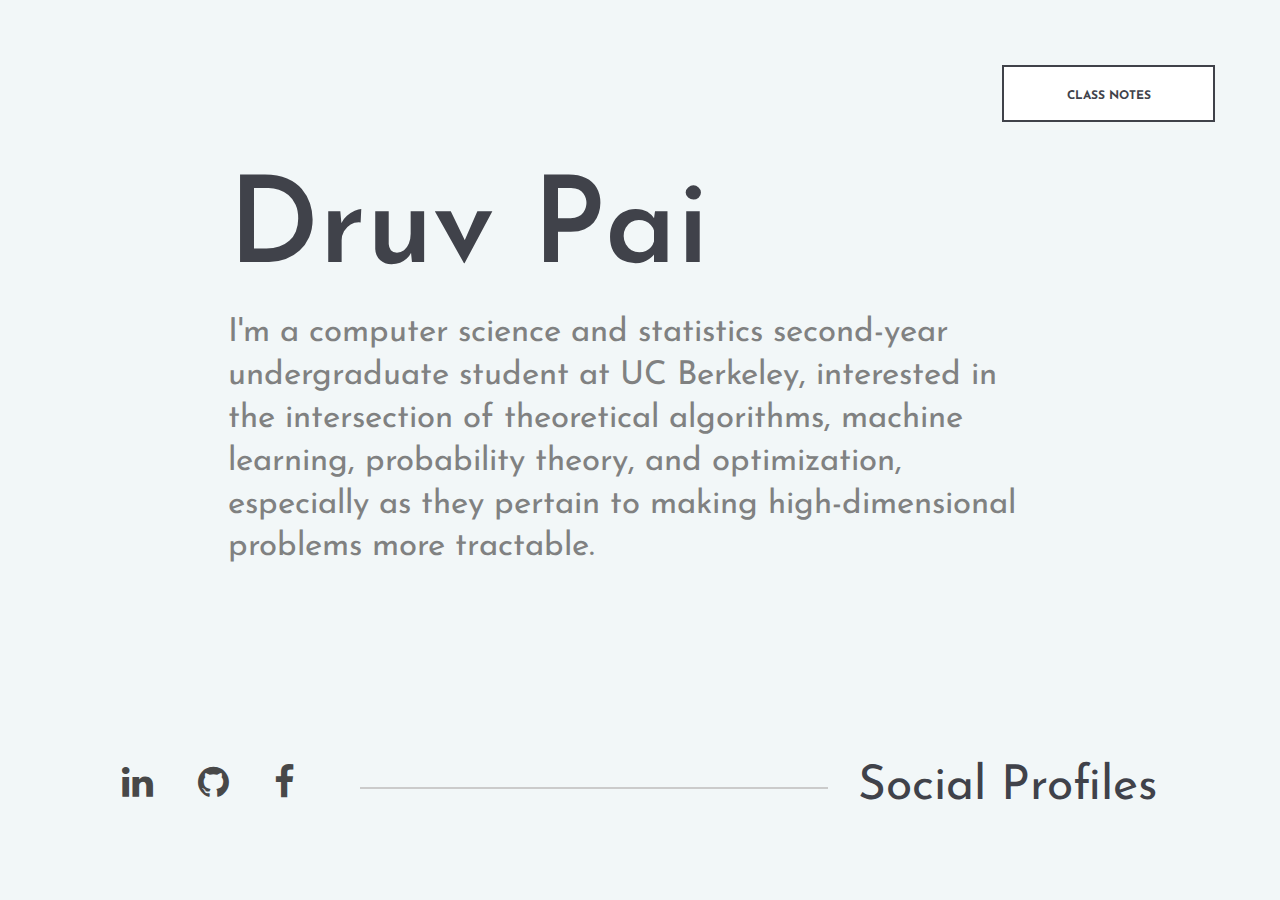
==== index.html @ 555e36a1 "idk" ====
<!DOCTYPE html>
<html lang="en">
<head>
	<title>Druv Pai</title>
	<meta charset="UTF-8">
	<meta name="viewport" content="width=device-width, initial-scale=1.0">
	<!-- Favicon -->
	<link href="img/favicon.ico" rel="shortcut icon"/>
	<link rel="apple-touch-icon" sizes="180x180"
	href="img/apple-touch-icon.png">
	<link rel="icon" type="image/png" sizes="32x32"
	href="img/favicon-32x32.png">
	<link rel="icon" type="image/png" sizes="16x16"
	href="img/favicon-16x16.png">
	<link rel="manifest" href="img/site.webmanifest">
	<link rel="mask-icon" href="img/safari-pinned-tab.svg" color="#5bbad5">
	<meta name="msapplication-TileColor" content="#da532c">
	<meta name="theme-color" content="#ffffff">

	<!-- Google Fonts -->
	<link
	href="https://fonts.googleapis.com/css?family=Josefin+Sans:400,400i,600,600i,700"
	rel="stylesheet">

	<!-- Stylesheets -->
	<link rel="stylesheet" href="css/bootstrap.min.css"/>
	<link rel="stylesheet" href="css/font-awesome.min.css"/>
	<link rel="stylesheet" href="css/flaticon.css"/>
	<link rel="stylesheet" href="css/style.css"/>


	<!--[if lt IE 9]>
	  <script src="https://oss.maxcdn.com/html5shiv/3.7.2/html5shiv.min.js"></script>
	  <script src="https://oss.maxcdn.com/respond/1.4.2/respond.min.js"></script>
	  <![endif]-->

</head>
<body>

	<!-- Header section start -->
	<header class="header-section">
		<div class="container-fluid">
			<div class="row">
				<div class="col-md-4">
				</div>
				<div class="col-md-8 text-md-right header-buttons">
					<!--<a href="resume/DruvPaiResume.pdf"
	     class="site-btn">See Resume</a>-->
					<a href="notes.html" class="site-btn">Class Notes</a>
				</div>
			</div>
		</div>
	</header>
	<!-- Header section end -->

	<!-- Hero section start -->
	<section class="hero-section spad">
		<div class="container-fluid">
			<div class="row">
				<div class="col-xl-8 offset-xl-2">
					<div class="row">
						<div class="col-lg-12">
							<div class="hero-text">
								<h2>Druv Pai</h2>
								<p>I'm a computer science and statistics
								second-year undergraduate student
								at UC Berkeley, interested in the intersection
								of theoretical algorithms, machine learning,
								probability theory, and optimization, especially
								as they pertain to making
								high-dimensional problems more tractable.</p>
							</div>
						</div>
					</div>
				</div>
			</div>
		</div>
	</section>
	<!-- Hero section end -->

	<!-- Social links section start -->
	<div class="social-section">
		<div class="container-fluid">
			<div class="row">
				<div class="col-xl-10 offset-xl-1">
					<div class="social-link-warp">
						<div class="social-links">
							<a href="https://www.linkedin.com/in/druvpai/"><i
							class="fa fa-linkedin"></i></a>
							<a href="https://github.com/DruvPai"><i class="fa
							fa-github"></i></a>
							<a href="https://www.facebook.com/DruvPai"><i
							class="fa fa-facebook"></i></a>
						</div>
						<h2 class="hidden-md hidden-sm">Social Profiles</h2>
					</div>
				</div>
			</div>
		</div>
	</div>
	<!-- Social links section end -->


	<!--====== Javascripts & Jquery ======-->
	<script src="js/jquery-2.1.4.min.js"></script>
	<script src="js/bootstrap.min.js"></script>
	<script src="js/main.js"></script>
</body>
</html>
---- css/flaticon.css ----
/*
  	Flaticon icon font: Flaticon
  	Creation date: 11/12/2017 08:10
  	*/

@font-face {
  font-family: "Flaticon";
  src: url("../icon-fonts/Flaticon.eot");
  src: url("../icon-fonts/Flaticon.eot?#iefix") format("embedded-opentype"),
       url("../icon-fonts/Flaticon.woff") format("woff"),
       url(".../icon-fonts/Flaticon.ttf") format("truetype"),
       url("../icon-fonts/Flaticon.svg#Flaticon") format("svg");
  font-weight: normal;
  font-style: normal;
}

@media screen and (-webkit-min-device-pixel-ratio:0) {
  @font-face {
    font-family: "Flaticon";
    src: url("../icon-fonts/Flaticon.svg#Flaticon") format("svg");
  }
}

[class^="flaticon-"]:before, [class*=" flaticon-"]:before,
[class^="flaticon-"]:after, [class*=" flaticon-"]:after {   
  font-family: Flaticon;
  font-style: normal;
}

.flaticon-001-yoga:before { content: "\f100"; }
.flaticon-002-writing:before { content: "\f101"; }
.flaticon-003-weightlifting:before { content: "\f102"; }
.flaticon-004-cinema:before { content: "\f103"; }
.flaticon-005-game-console:before { content: "\f104"; }
.flaticon-006-swimming:before { content: "\f105"; }
.flaticon-007-sports:before { content: "\f106"; }
.flaticon-008-karaoke:before { content: "\f107"; }
.flaticon-009-sewing-2:before { content: "\f108"; }
.flaticon-010-snorkel:before { content: "\f109"; }
.flaticon-011-reading:before { content: "\f10a"; }
.flaticon-012-quilt:before { content: "\f10b"; }
.flaticon-013-chess-1:before { content: "\f10c"; }
.flaticon-014-poker:before { content: "\f10d"; }
.flaticon-015-photo-camera:before { content: "\f10e"; }
.flaticon-016-canvas:before { content: "\f10f"; }
.flaticon-017-model:before { content: "\f110"; }
.flaticon-018-music-player:before { content: "\f111"; }
.flaticon-019-knitting:before { content: "\f112"; }
.flaticon-020-kite:before { content: "\f113"; }
.flaticon-021-necklace:before { content: "\f114"; }
.flaticon-022-hiking:before { content: "\f115"; }
.flaticon-023-toast:before { content: "\f116"; }
.flaticon-024-gardening:before { content: "\f117"; }
.flaticon-025-fishing:before { content: "\f118"; }
.flaticon-026-sewing-1:before { content: "\f119"; }
.flaticon-027-drum-set:before { content: "\f11a"; }
.flaticon-028-sewing:before { content: "\f11b"; }
.flaticon-029-dancing:before { content: "\f11c"; }
.flaticon-030-crossword:before { content: "\f11d"; }
.flaticon-031-crochet:before { content: "\f11e"; }
.flaticon-032-cooking:before { content: "\f11f"; }
.flaticon-033-coin:before { content: "\f120"; }
.flaticon-034-pottery:before { content: "\f121"; }
.flaticon-035-tent:before { content: "\f122"; }
.flaticon-036-chess:before { content: "\f123"; }
---- css/style.css ----
/*----------------------------------------*/
/* Template default CSS
/*----------------------------------------*/
html,
body {
	height: 100%;
	font-family: 'Josefin Sans', sans-serif;
	background-color: #f2f7f8;
}

h1,
h2,
h3,
h4,
h5,
h6 {
	color: #40424a;
	margin: 0;
	font-weight: 600;
	font-family: 'Josefin Sans', sans-serif;
}

h2 {
	font-size: 48px;
}

h3 {
	font-size: 30px;
}

p {
	font-size: 18px;
	color: #808181;
	line-height: 1.8;
}

img {
	max-width: 100%;
}

input:focus,
select:focus,
button:focus,
textarea:focus {
	outline: none;
}

a:hover,
a:focus {
	text-decoration: none;
	outline: none;
}

ul,
ol {
	padding: 0;
	margin: 0;
}

/*---------------------
	Helper CSS
-----------------------*/
.spad {
	/*padding-top: 125px;*/
	padding-bottom: 30px;
}

.section-title h2 {
	display: inline-block;
	position: relative;
	margin-bottom: 110px;
	padding-bottom: 2px;
	line-height: normal;
}

.section-title h2:after {
	position: absolute;
	content: '';
	width: 100%;
	height: 2px;
	left: 0;
	bottom: 0;
	background: #40424a;
}

.set-bg {
	background-repeat: no-repeat;
	background-size: cover;
}

/*------------------------
  Common Elements
--------------------------*/

/* Preloder */
#preloder {
	position: fixed;
	width: 100%;
	height: 100%;
	top: 0;
	left: 0;
	z-index: 999999;
	background: #fff;
}

.loader {
	width: 30px;
	height: 30px;
	border: 3px solid #000;
	position: absolute;
	top: 50%;
	left: 50%;
	margin-top: -13px;
	margin-left: -13px;
	border-radius: 60px;
	border-left-color: transparent;
	animation: loader 0.8s linear infinite;
	-webkit-animation: loader 0.8s linear infinite;
}

@keyframes loader {
	0% {
		-webkit-transform: rotate(0deg);
		        transform: rotate(0deg);
	}
	50% {
		-webkit-transform: rotate(180deg);
		        transform: rotate(180deg);
	}
	100% {
		-webkit-transform: rotate(360deg);
		        transform: rotate(360deg);
	}
}

@-webkit-keyframes loader {
	0% {
		-webkit-transform: rotate(0deg);
	}
	50% {
		-webkit-transform: rotate(180deg);
	}
	100% {
		-webkit-transform: rotate(360deg);
	}
}

/* Site Buttons */
.site-btn {
	display: inline-block;
	text-transform: uppercase;
	font-size: 12px;
	min-width: 213px;
	min-height: 20px;
	text-align: center;
	padding: 20px 10px 15px;
	position: relative;
	background-color: #fff;
	margin-right: 10px;
	border: 2px solid #40424a;
	color: #40424a;
	font-weight: 700;
}

.site-btn:hover {
	color: #40424a;
}

.circle-progress {
	text-align: center;
	padding-top: 30px;
	display: inline-block;
}

.circle-progress .prog-circle {
	margin-bottom: -155px;
}

.circle-progress canvas {
	-webkit-transform: rotate(90deg);
	-ms-transform: rotate(90deg);
	transform: rotate(90deg);
}

.circle-progress .progress-info {
	background: #f2f7f8;
	width: 127px;
	height: 127px;
	border-radius: 150px;
	margin: 0 auto;
	padding-top: 45px;
}

.circle-progress .progress-info h2 {
	font-size: 36px;
	color: #40424a !important;
}

.circle-progress .prog-title {
	text-align: center;
	margin-top: 55px;
}

.circle-progress .prog-title h3 {
	font-size: 16px;
	text-transform: uppercase;
}

.circle-progress .prog-title p {
	font-size: 15px;
	color: #808181 !important;
}

/* Image Popup */
.img-popup-warp .mfp-content,
.img-popup-warp.mfp-ready.mfp-removing .mfp-content {
	opacity: 0;
	-webkit-transform: scale(0.8);
	-ms-transform: scale(0.8);
	transform: scale(0.8);
	-webkit-transition: all 0.4s;
	-o-transition: all 0.4s;
	transition: all 0.4s;
}

.img-popup-warp.mfp-ready .mfp-content {
	opacity: 1;
	-webkit-transform: scale(1);
	-ms-transform: scale(1);
	transform: scale(1);
}

/* Fact box */
.fact-box {
	height: 375px;
	display: table;
	width: 100%;
	background: #40424a;
}

.fact-box.trans {
	background-color: transparent;
}

.fact-box .fact-content {
	display: table-cell;
	vertical-align: middle;
	text-align: center;
}

.fact-box .fact-content img {
	width: 60px;
	margin-bottom: 30px;
}

.fact-box .fact-content h2 {
	font-size: 36px;
	color: #fff;
}

.fact-box .fact-content p {
	color: #fff;
	margin-bottom: 0;
}

/* Porgess bar */
.single-progress-item {
	margin-bottom: 35px;
	position: relative;
}

.single-progress-item p {
	color: #40424a;
	margin-bottom: 0;
	font-weight: 600;
}

.progress-bar-style {
	display: block;
	height: 2px;
	position: relative;
	width: 100%;
	margin-bottom: 10px;
}

.bar-inner {
	position: absolute;
	height: 100%;
	left: 0;
	top: 0;
	background: #40424a;
}

.bar-inner span {
	position: absolute;
	right: 0;
	bottom: -30px;
	color: #40424a;
	font-weight: 600;
}

/* Progress dots */
.language-progress {
	max-width: 280px;
	list-style: none;
}

.language-progress li {
	font-size: 24px;
	position: relative;
	padding-right: 150px;
	margin-bottom: 30px;
}

.language-progress .lan-prog {
	position: absolute;
	right: 0;
	top: 0;
}

.language-progress .lan-prog span {
	width: 12px;
	height: 12px;
	display: inline-block;
	margin-right: 18px;
	border-radius: 12px;
	background: #40424a;
}

.language-progress .lan-prog span.fade-ele {
	background: #cacaca;
}

/* Icon Box */
.icon-box {
	text-align: center;
	display: inline-block;
	margin-right: 60px;
}

.icon-box:last-child {
	margin-right: 0;
}

.icon-box i {
	font-size: 60px;
}

.icon-box p {
	color: #40424a;
}

.social-links a {
	-webkit-transition: all 0.3s;
	-o-transition: all 0.3s;
	transition: all 0.3s;
}

/*---------------------
	Header section
-----------------------*/
.header-section {
	padding: 50px 40px;
	background: #f2f7f8;
}

.site-logo h2 {
	font-size: 36px;
}

.site-logo h2 a {
	color: #40424a;
}

.site-logo p {
	font-size: 14px;
	line-height: normal;
}

.header-buttons a {
	margin-top: 15px;
}

/*---------------------
	Hero section
-----------------------*/
.hero-section {
	background: #f2f7f8;
}

.hero-text {
	margin-bottom: 80px;
}

.hero-text h2 {
	font-size: 170px;
	line-height: normal;
	margin-bottom: 20px;
}

.hero-text p {
	font-size: 33px;
	line-height: 1.3;
}

.hero-image {
	padding-top: 70px;
}

.hero-info h2 {
	margin-bottom: 30px;
}

.hero-info ul {
	list-style: none;
}

.hero-info ul li {
	font-size: 24px;
	color: #808181;
	margin-bottom: 15px;
}

.hero-info ul li span {
	color: #40424a;
	display: inline-block;
	min-width: 220px;
}

.hero-info ul li:last-child {
	margin-bottom: 0;
}

/*---------------------
	Social section
-----------------------*/
.social-section {
	background: #f2f7f8;
	padding: 80px 0;
}

.social-section .social-links {
	display: inline-block;
	background: #f2f7f8;
	position: relative;
	z-index: 5;
}

.social-section .social-links a {
	color: #484848;
	font-size: 36px;
	margin-right: 40px;
}

.social-section .social-link-warp {
	position: relative;
}

.social-section .social-link-warp h2 {
	display: inline-block;
	float: right;
	font-weight: 400;
	padding-left: 30px;
	background: #f2f7f8;
	position: relative;
	z-index: 5;
}

.social-section .social-link-warp:after {
	position: absolute;
	content: '';
	width: 50%;
	height: 2px;
	left: 23%;
	top: 50%;
	margin-top: 1px;
	background: #cbcbcb;
}

/*---------------------
	Note section
-----------------------*/
.note-list {
	padding-left: 30px;
	font-size: x-large;
}

/* ===========================
  Responsive
==============================*/
@media only screen and (max-width: 1730px) {
	.home-two-style .social-section .social-link-warp:after {
		display: none;
	}
}

@media only screen and (max-width: 1600px) {
	.hero-text h2 {
		font-size: 120px;
	}
}

@media only screen and (max-width: 1450px) {
	.home-five-style .header-section {
		position: relative;
		background: #f2f7f8;
	}
	.home-six-style .header-section {
		position: relative;
		background: #009fff;
	}
}

@media only screen and (max-width: 1366px) and (min-width: 1200px) {
	.home-five-style .header-section {
		position: relative;
		background: #f2f7f8;
	}
	.container-warp {
		min-width: 80%;
		margin-left: 10%;
	}
	.hero-info ul li span {
		min-width: 180px;
	}
	.portfolio-item .port-pic {
		height: 310px;
	}
	.home-three-style .header-section {
		padding: 50px 30px;
	}
	.home-three-style .main-left-area {
		padding-right: 30px;
		padding-left: 30px;
	}
	.home-three-style .main-right-area {
		padding-left: 100px;
	}
}

/* Medium screen : 992px. */
@media only screen and (min-width: 992px) and (max-width: 1199px) {
	.portfolio-warp {
		padding: 0;
	}
	.home-three-style .header-section {
		padding: 50px 15px;
	}
	.home-three-style .main-left-area {
		padding-right: 15px;
		padding-left: 15px;
	}
	.home-three-style .main-right-area {
		padding-left: 50px;
	}
	.home-three-style .main-right-area {
		padding-left: 100px;
	}
	.portfolio-item .port-pic {
		height: 310px;
	}
	.portfolio-item {
		margin-bottom: 30px;
	}
}

/* Tablet :768px. */
@media only screen and (min-width: 768px) and (max-width: 991px) {
	.portfolio-warp {
		padding: 0;
	}
	.hidden-md {
		display: none !important;
	}
	.icon-box {
		margin-right: 30px;
	}
	.social-section .social-links {
		display: block;
		text-align: center;
	}
	.social-link-warp:after {
		display: none;
	}
	.portfolio-item {
		margin-bottom: 30px;
	}
	.home-three-style .header-section {
		position: relative;
		background: #f2f7f8;
	}
	.home-three-style .main-left-area {
		padding-top: 0;
	}
	.home-three-style .main-left-area,
	.home-three-style .header-section,
	.home-three-style .main-right-area,
	.home-four-style .main-left-area,
	.home-four-style .header-section,
	.home-four-style .main-right-area {
		padding-right: 30px;
		padding-left: 30px;
	}
	.home-five-style .header-section,
	.home-six-style .header-section {
		padding: 50px 0;
	}
	.info-section .hero-info ul li span {
		color: #9c9b9b;
	}
	.hero-info ul li {
		margin-bottom: 30px;
	}
	.hero-info ul li span {
		display: block;
	}
}

/* Large Mobile :480px. */
@media only screen and (max-width: 767px) {
	.icon-box {
		margin-right: 30px;
		text-align: left;
	}
	.hero-text h2 {
		font-size: 80px;
	}
	.portfolio-warp {
		padding: 0;
	}
	.hidden-md {
		display: none !important;
	}
	.resume-list {
		margin-left: 0;
		padding-left: 0;
		border-left: none;
	}
	.review-slider {
		padding-left: 0;
	}
	.review-slider .owl-dots {
		position: relative;
		left: 0;
		top: 70px;
	}
	.review-slider .owl-dots .owl-dot {
		display: inline-block;
		margin-right: 15px;
	}
	.portfolio-item {
		margin-bottom: 30px;
	}
	.fact-box {
		margin-bottom: 30px;
	}
	.header-section {
		padding: 50px 0;
	}
	.social-section .social-links {
		display: block;
		text-align: center;
	}
	.home-three-style .header-section {
		position: relative;
		background: #f2f7f8;
	}
	.home-three-style .main-left-area {
		padding-top: 0;
	}
	.home-three-style .main-left-area,
	.home-three-style .header-section,
	.home-three-style .main-right-area,
	.home-four-style .main-left-area,
	.home-four-style .header-section,
	.home-four-style .main-right-area {
		padding-right: 30px;
		padding-left: 30px;
	}
	.home-five-style .header-section,
	.home-six-style .header-section {
		padding: 50px 0;
	}
	.info-section .hero-info ul li span {
		color: #9c9b9b;
	}
}

/* small Mobile :320px. */
@media only screen and (max-width: 479px) {
	.hero-text h2 {
		font-size: 50px;
	}
	.hero-info ul li {
		font-size: 18px;
	}
	.hero-info ul li span {
		display: block;
	}
	.social-section .social-links a {
		margin-right: 30px;
	}
	.resume-list h2 {
		font-size: 50px;
	}
	.portfolio-item {
		margin-bottom: 30px;
	}
	.home-three-style .main-left-area,
	.home-three-style .header-section,
	.home-three-style .main-right-area,
	.home-four-style .main-left-area,
	.home-four-style .header-section,
	.home-four-style .main-right-area {
		padding-right: 15px;
		padding-left: 15px;
	}
	.home-four-style .main-left-area {
		padding-top: 250px;
	}
}
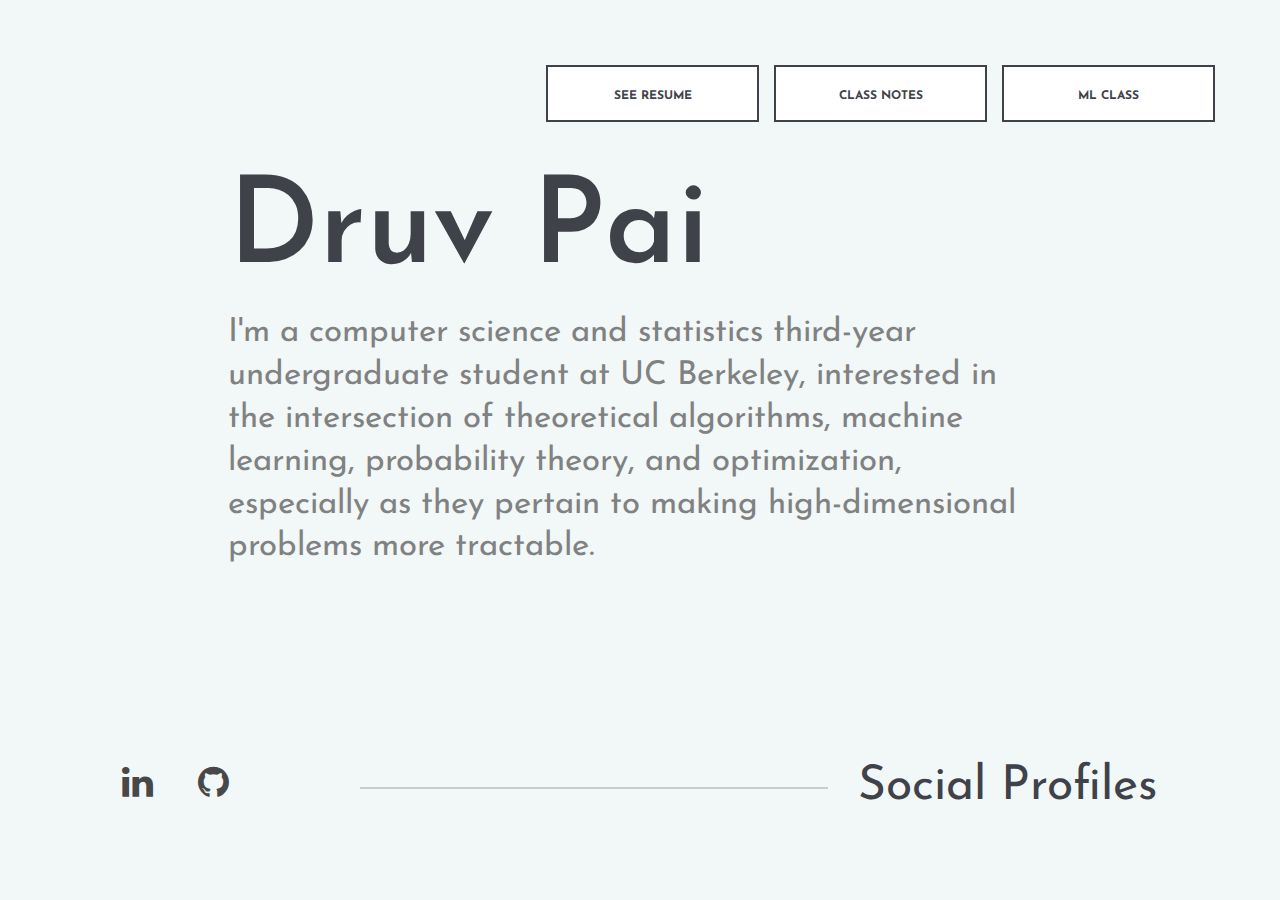
==== commit 85004ae4: "ml class start" ====
--- a/index.html
+++ b/index.html
@@ -44,9 +44,10 @@
 				<div class="col-md-4">
 				</div>
 				<div class="col-md-8 text-md-right header-buttons">
-					<!--<a href="resume/DruvPaiResume.pdf"
-	     class="site-btn">See Resume</a>-->
+					<a href="resume/DruvPaiResume.pdf"
+					   class="site-btn">See Resume</a>
 					<a href="notes.html" class="site-btn">Class Notes</a>
+					<a href="mlclass.html" class="site-btn">ML Class</a>
 				</div>
 			</div>
 		</div>
@@ -63,7 +64,7 @@
 							<div class="hero-text">
 								<h2>Druv Pai</h2>
 								<p>I'm a computer science and statistics
-								second-year undergraduate student
+								third-year undergraduate student
 								at UC Berkeley, interested in the intersection
 								of theoretical algorithms, machine learning,
 								probability theory, and optimization, especially
@@ -89,8 +90,6 @@
 							class="fa fa-linkedin"></i></a>
 							<a href="https://github.com/DruvPai"><i class="fa
 							fa-github"></i></a>
-							<a href="https://www.facebook.com/DruvPai"><i
-							class="fa fa-facebook"></i></a>
 						</div>
 						<h2 class="hidden-md hidden-sm">Social Profiles</h2>
 					</div>
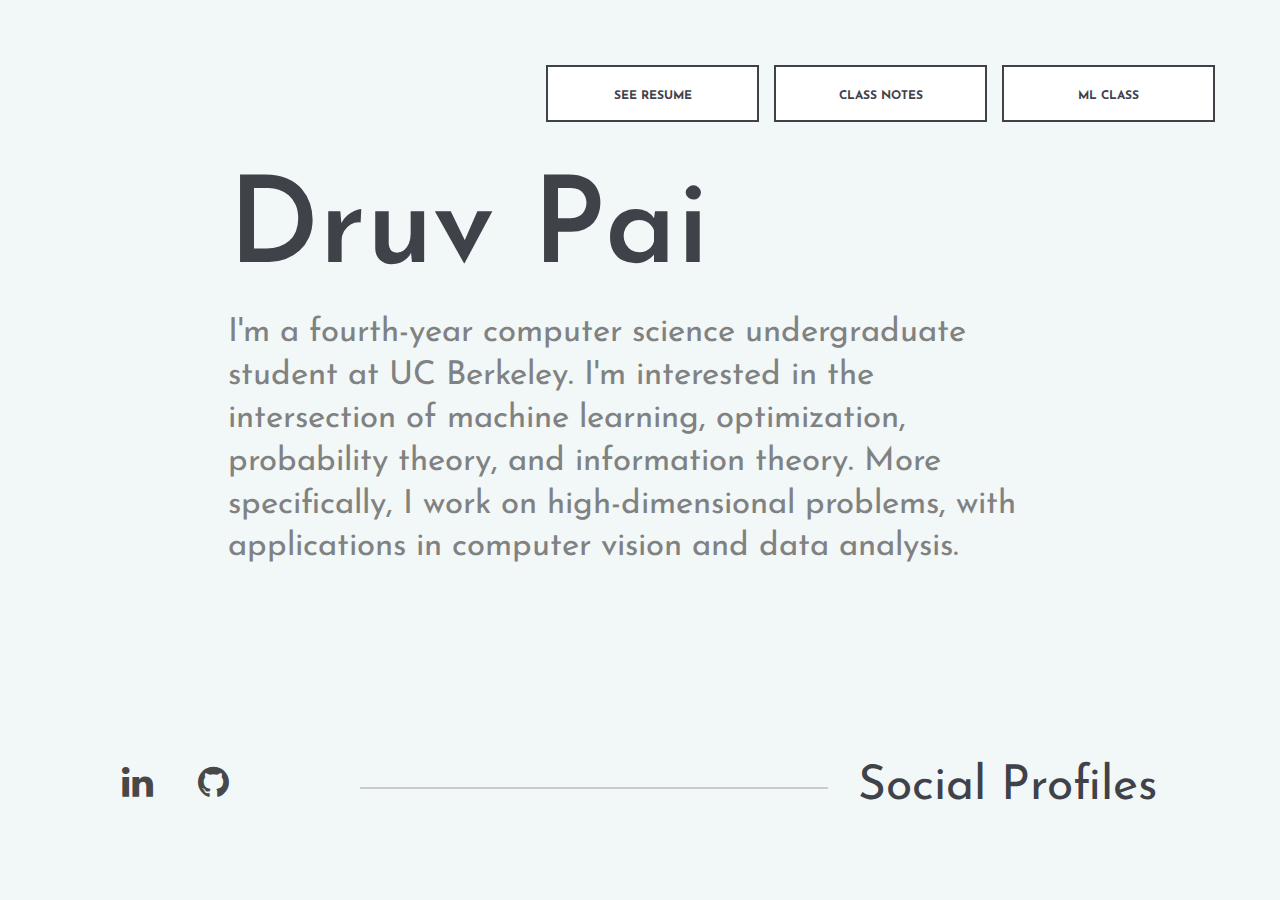
==== commit b1c7d7bc: "update fourth year" ====
--- a/index.html
+++ b/index.html
@@ -63,13 +63,13 @@
 						<div class="col-lg-12">
 							<div class="hero-text">
 								<h2>Druv Pai</h2>
-								<p>I'm a computer science and statistics
-								third-year undergraduate student
-								at UC Berkeley, interested in the intersection
-								of theoretical algorithms, machine learning,
-								probability theory, and optimization, especially
-								as they pertain to making
-								high-dimensional problems more tractable.</p>
+								<p>I'm a fourth-year computer science undergraduate
+									student at UC Berkeley. I'm interested in the
+									intersection of machine learning, optimization,
+									probability theory, and information theory. More
+									specifically, I work on high-dimensional problems,
+									with applications in computer vision and data analysis.
+								</p>
 							</div>
 						</div>
 					</div>
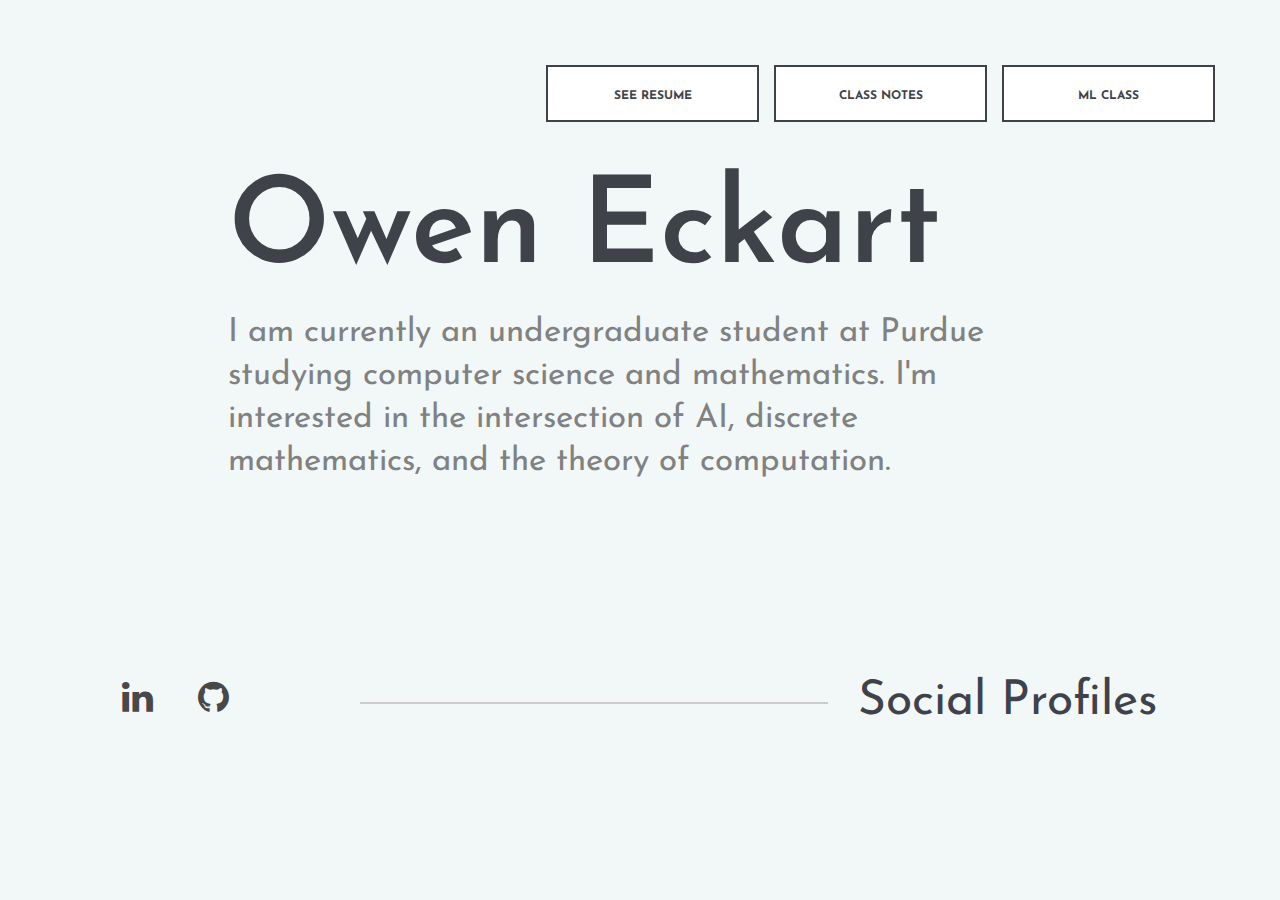
==== commit 03dee1d9: "Update index.html" ====
--- a/index.html
+++ b/index.html
@@ -62,13 +62,10 @@
 					<div class="row">
 						<div class="col-lg-12">
 							<div class="hero-text">
-								<h2>Druv Pai</h2>
-								<p>I'm a fourth-year computer science undergraduate
-									student at UC Berkeley. I'm interested in the
-									intersection of machine learning, optimization,
-									probability theory, and information theory. More
-									specifically, I work on high-dimensional problems,
-									with applications in computer vision and data analysis.
+								<h2>Owen Eckart</h2>
+								<p>I am currently an undergraduate student at Purdue studying
+									computer science and mathematics. I'm interested in the
+									intersection of AI, discrete mathematics, and the theory of computation. 
 								</p>
 							</div>
 						</div>
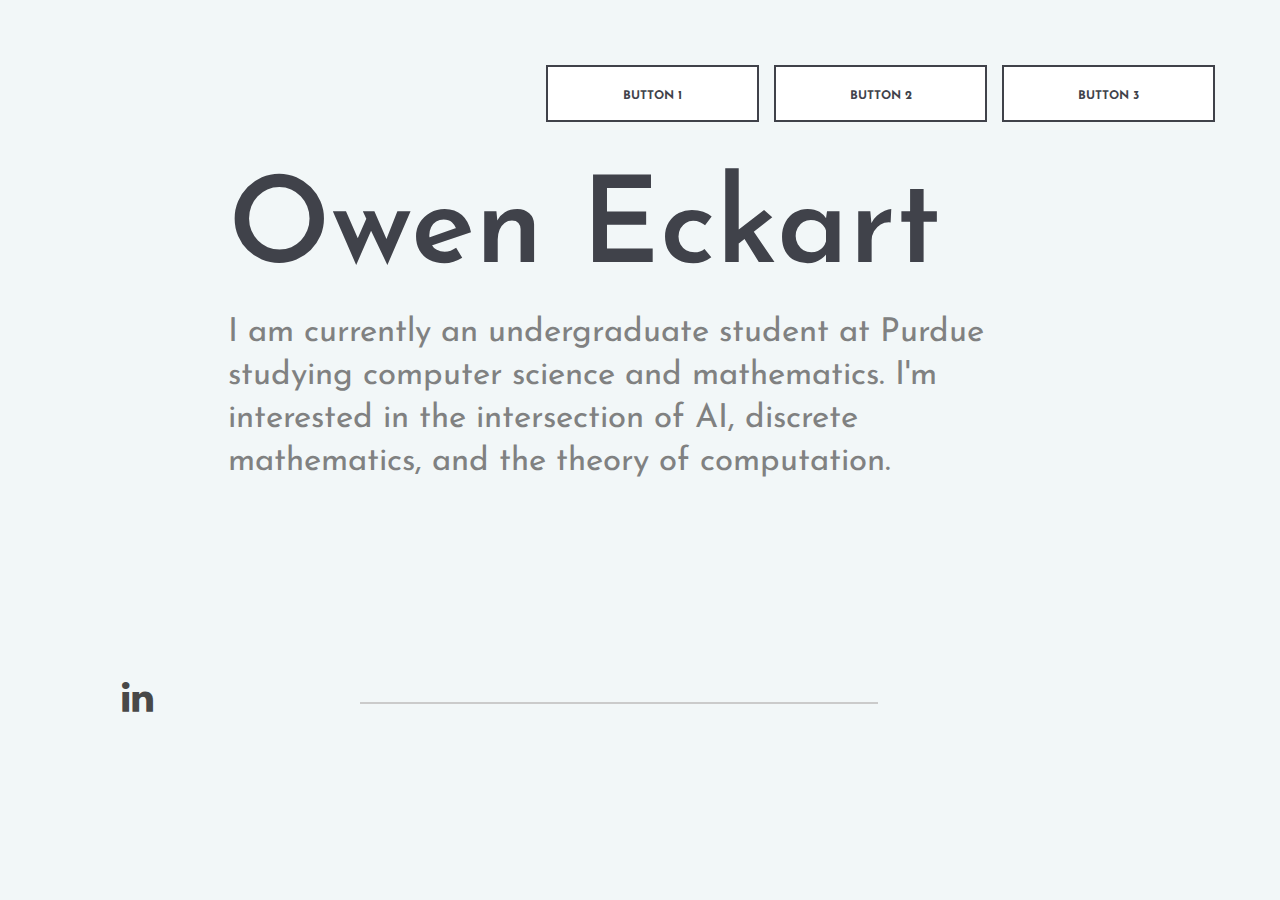
==== commit 5535c7d8: "Update index.html" ====
--- a/index.html
+++ b/index.html
@@ -1,7 +1,7 @@
 <!DOCTYPE html>
 <html lang="en">
 <head>
-	<title>Druv Pai</title>
+	<title>Owen Eckart</title>
 	<meta charset="UTF-8">
 	<meta name="viewport" content="width=device-width, initial-scale=1.0">
 	<!-- Favicon -->
@@ -44,10 +44,10 @@
 				<div class="col-md-4">
 				</div>
 				<div class="col-md-8 text-md-right header-buttons">
-					<a href="resume/DruvPaiResume.pdf"
-					   class="site-btn">See Resume</a>
-					<a href="notes.html" class="site-btn">Class Notes</a>
-					<a href="mlclass.html" class="site-btn">ML Class</a>
+					<a href=""
+					   class="site-btn">Button 1</a>
+					<a href="" class="site-btn">Button 2</a>
+					<a href="" class="site-btn">Button 3</a>
 				</div>
 			</div>
 		</div>
@@ -83,12 +83,10 @@
 				<div class="col-xl-10 offset-xl-1">
 					<div class="social-link-warp">
 						<div class="social-links">
-							<a href="https://www.linkedin.com/in/druvpai/"><i
+							<a href="https://www.linkedin.com/in/owen-eckart/"><i
 							class="fa fa-linkedin"></i></a>
-							<a href="https://github.com/DruvPai"><i class="fa
-							fa-github"></i></a>
 						</div>
-						<h2 class="hidden-md hidden-sm">Social Profiles</h2>
+						<h2 class="hidden-md hidden-sm"></h2>
 					</div>
 				</div>
 			</div>
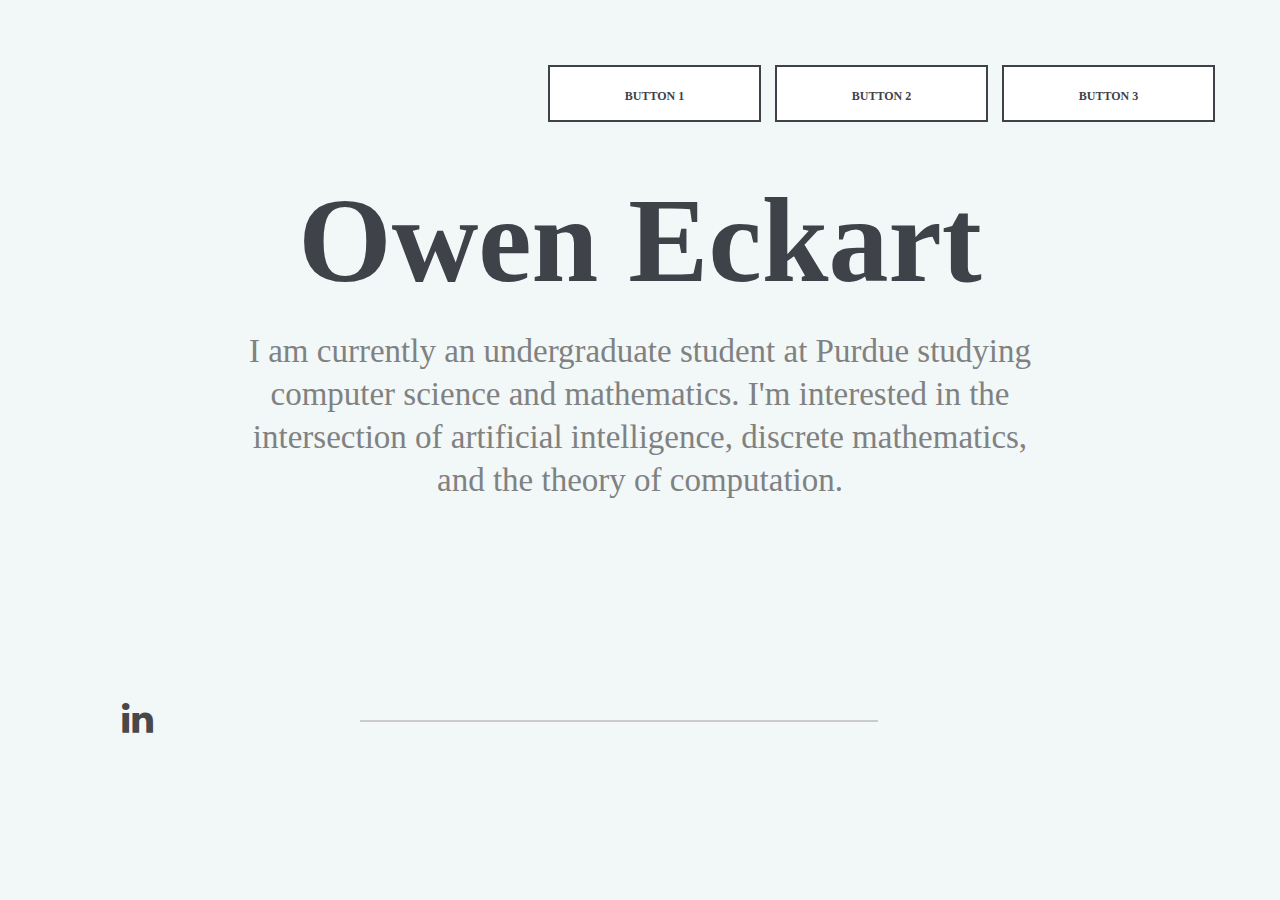
==== commit f2bd9135: "Update index.html" ====
--- a/index.html
+++ b/index.html
@@ -65,7 +65,7 @@
 								<h2>Owen Eckart</h2>
 								<p>I am currently an undergraduate student at Purdue studying
 									computer science and mathematics. I'm interested in the
-									intersection of AI, discrete mathematics, and the theory of computation. 
+									intersection of artificial intelligence, discrete mathematics, and the theory of computation. 
 								</p>
 							</div>
 						</div>
--- a/css/style.css
+++ b/css/style.css
@@ -4,7 +4,7 @@
 html,
 body {
 	height: 100%;
-	font-family: 'Josefin Sans', sans-serif;
+	font-family: 'Brush Script MT', cursive;
 	background-color: #f2f7f8;
 }
 
@@ -17,7 +17,7 @@
 	color: #40424a;
 	margin: 0;
 	font-weight: 600;
-	font-family: 'Josefin Sans', sans-serif;
+	font-family: 'Brush Script MT', cursive;
 }
 
 h2 {
@@ -389,46 +389,21 @@
 }
 
 .hero-text {
+	text-align: center;
 	margin-bottom: 80px;
 }
 
 .hero-text h2 {
+	text-align: center;
 	font-size: 170px;
 	line-height: normal;
 	margin-bottom: 20px;
 }
 
 .hero-text p {
+	text-align: center;
 	font-size: 33px;
 	line-height: 1.3;
-}
-
-.hero-image {
-	padding-top: 70px;
-}
-
-.hero-info h2 {
-	margin-bottom: 30px;
-}
-
-.hero-info ul {
-	list-style: none;
-}
-
-.hero-info ul li {
-	font-size: 24px;
-	color: #808181;
-	margin-bottom: 15px;
-}
-
-.hero-info ul li span {
-	color: #40424a;
-	display: inline-block;
-	min-width: 220px;
-}
-
-.hero-info ul li:last-child {
-	margin-bottom: 0;
 }
 
 /*---------------------
@@ -480,9 +455,14 @@
 /*---------------------
 	Note section
 -----------------------*/
-.note-list {
+.notes-section p {
+	font-size: 20pt;
+	color: #40424a;
+}
+
+.notes-section .note-list {
 	padding-left: 30px;
-	font-size: x-large;
+	font-size: 18pt;
 }
 
 /* ===========================
@@ -718,4 +698,4 @@
 	.home-four-style .main-left-area {
 		padding-top: 250px;
 	}
-}+}
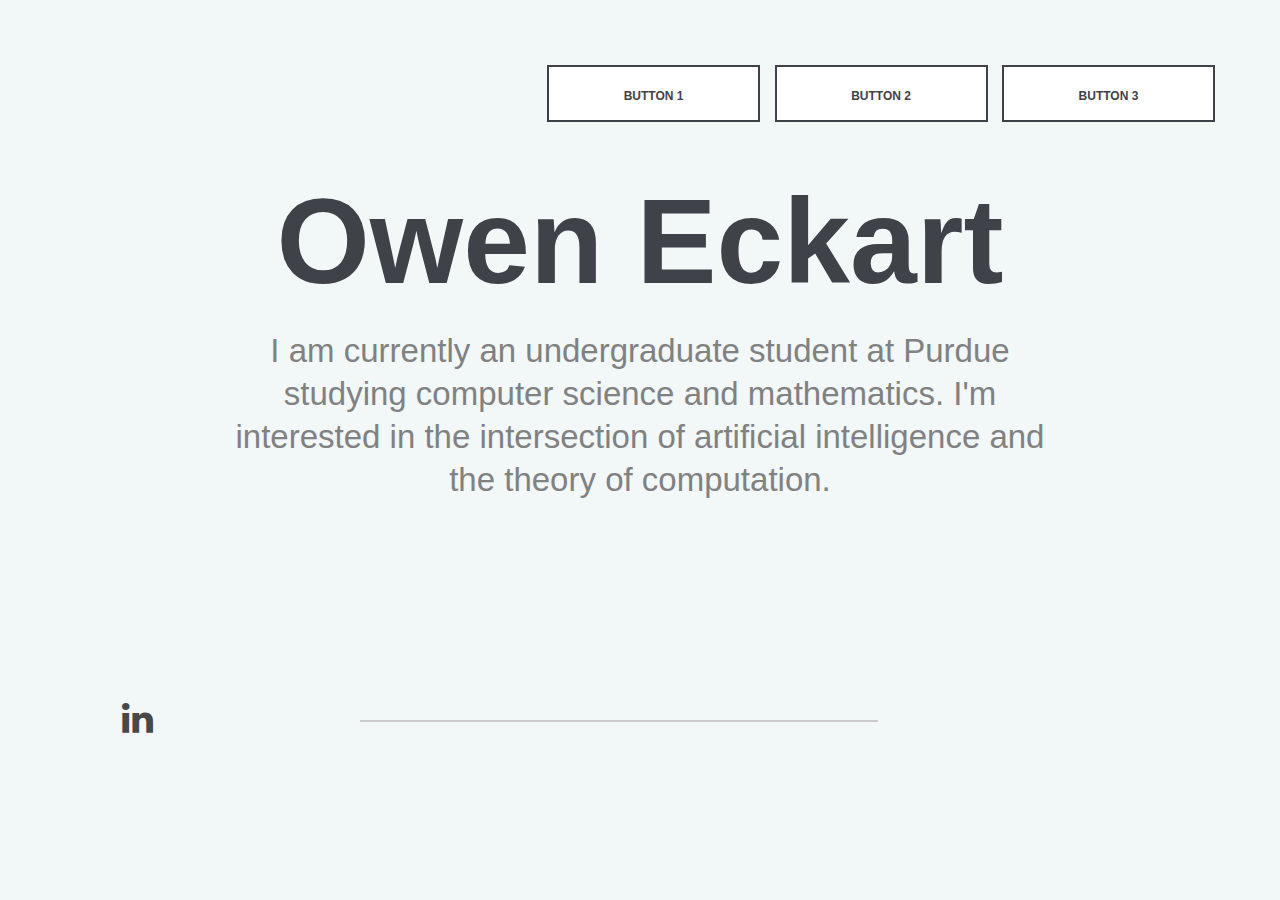
==== commit b287d7ca: "Update index.html" ====
--- a/index.html
+++ b/index.html
@@ -65,7 +65,7 @@
 								<h2>Owen Eckart</h2>
 								<p>I am currently an undergraduate student at Purdue studying
 									computer science and mathematics. I'm interested in the
-									intersection of artificial intelligence, discrete mathematics, and the theory of computation. 
+									intersection of artificial intelligence and the theory of computation. 
 								</p>
 							</div>
 						</div>
--- a/css/style.css
+++ b/css/style.css
@@ -4,7 +4,7 @@
 html,
 body {
 	height: 100%;
-	font-family: 'Brush Script MT', cursive;
+	font-family: 'Trebuchet MS', sans-serif;
 	background-color: #f2f7f8;
 }
 
@@ -17,7 +17,7 @@
 	color: #40424a;
 	margin: 0;
 	font-weight: 600;
-	font-family: 'Brush Script MT', cursive;
+	font-family: 'Trebuchet MS', sans-serif;
 }
 
 h2 {
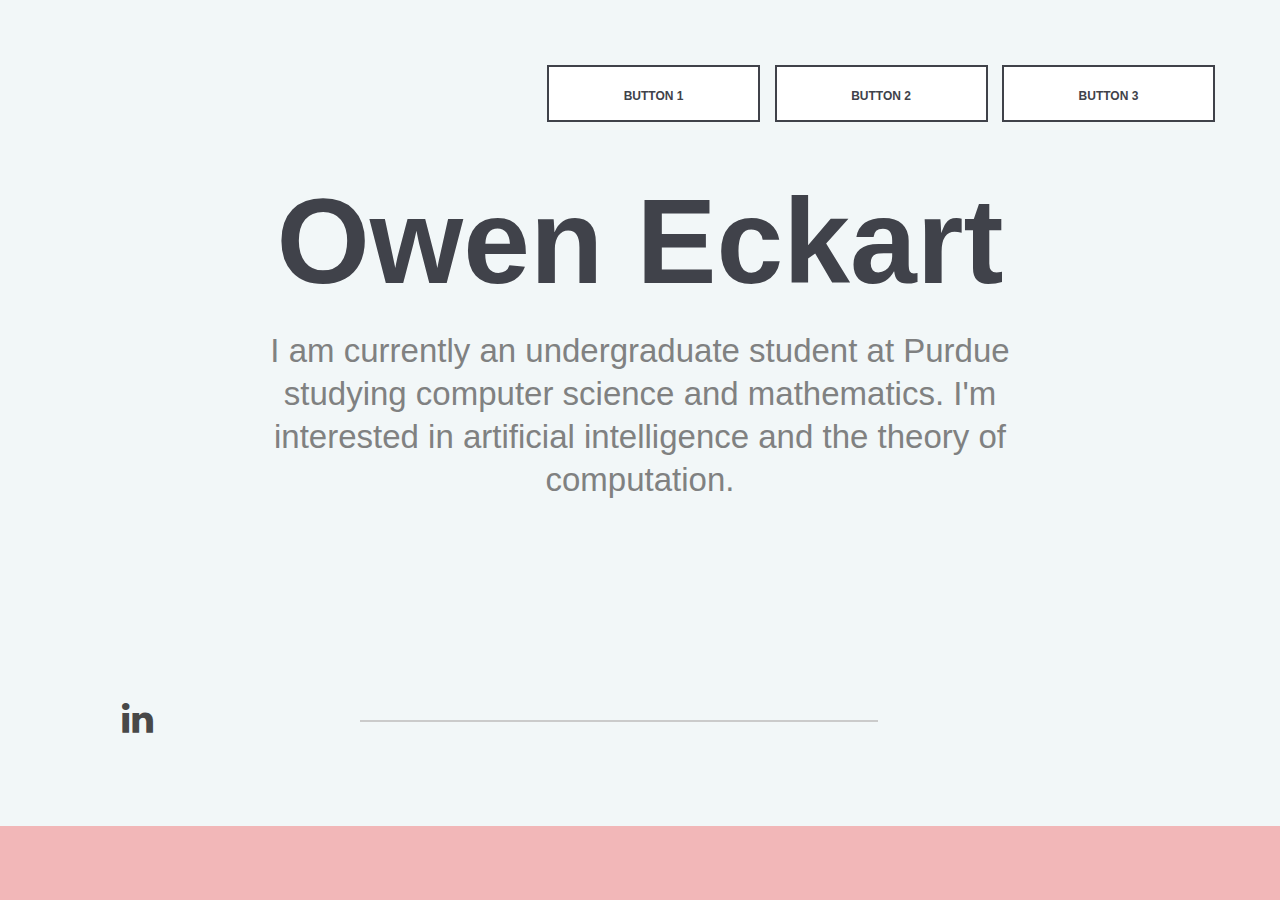
==== commit 93477924: "Update index.html" ====
--- a/index.html
+++ b/index.html
@@ -64,8 +64,8 @@
 							<div class="hero-text">
 								<h2>Owen Eckart</h2>
 								<p>I am currently an undergraduate student at Purdue studying
-									computer science and mathematics. I'm interested in the
-									intersection of artificial intelligence and the theory of computation. 
+									computer science and mathematics. I'm interested in
+									artificial intelligence and the theory of computation.
 								</p>
 							</div>
 						</div>
--- a/css/style.css
+++ b/css/style.css
@@ -5,7 +5,7 @@
 body {
 	height: 100%;
 	font-family: 'Trebuchet MS', sans-serif;
-	background-color: #f2f7f8;
+	background-color: #f2b7b8;
 }
 
 h1,
